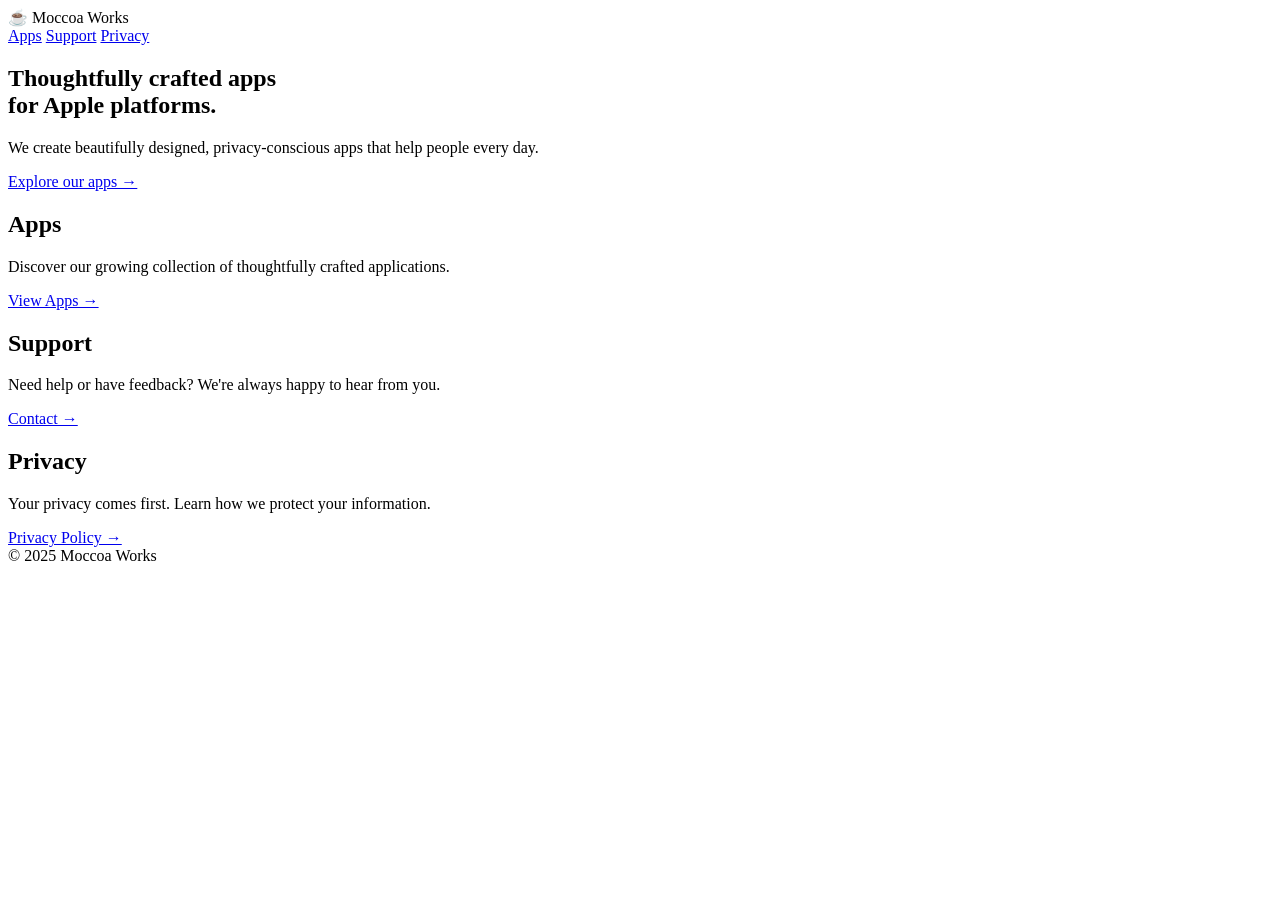
==== index.html @ ee3ad9cb "Create index.html" ====
<!DOCTYPE html>
<html lang="en">
<head>
    <meta charset="UTF-8">
    <meta name="viewport" content="width=device-width, initial-scale=1.0">
    <title>Moccoa Works</title>

    <meta name="description"
          content="Thoughtfully crafted apps for Apple platforms.">

    <link rel="stylesheet" href="style.css">
</head>

<body>

<header>

<div class="logo">

☕

<span>Moccoa Works</span>

</div>

<nav>

<a href="apps/">Apps</a>

<a href="support/">Support</a>

<a href="privacy/">Privacy</a>

</nav>

</header>


<section class="hero">

<h1>

Thoughtfully crafted apps<br>
for Apple platforms.

</h1>

<p>

We create beautifully designed,
privacy-conscious apps that help people
every day.

</p>

<a class="button" href="apps/">

Explore our apps →

</a>

</section>


<section class="cards">

<div class="card">

<h2>Apps</h2>

<p>

Discover our growing collection
of thoughtfully crafted applications.

</p>

<a href="apps/">

View Apps →

</a>

</div>


<div class="card">

<h2>Support</h2>

<p>

Need help or have feedback?

We're always happy to hear from you.

</p>

<a href="support/">

Contact →

</a>

</div>


<div class="card">

<h2>Privacy</h2>

<p>

Your privacy comes first.

Learn how we protect your information.

</p>

<a href="privacy/">

Privacy Policy →

</a>

</div>

</section>


<footer>

© 2025 Moccoa Works

</footer>

</body>
</html>
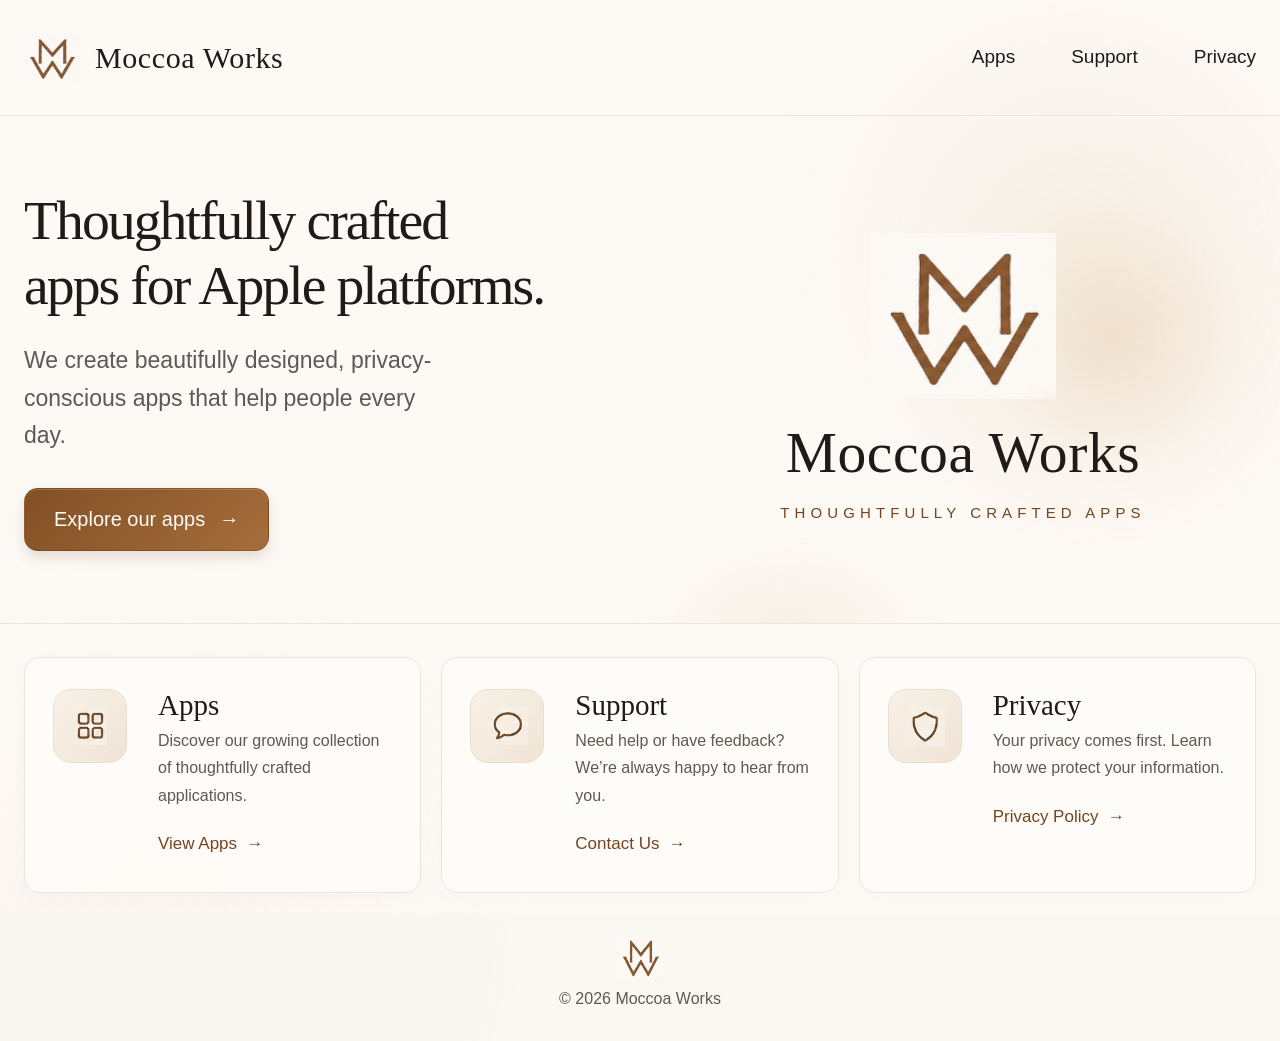
==== commit 8428ba1a: "Refresh site visual identity" ====
--- a/index.html
+++ b/index.html
@@ -1,138 +1,44 @@
 <!DOCTYPE html>
 <html lang="en">
 <head>
-    <meta charset="UTF-8">
-    <meta name="viewport" content="width=device-width, initial-scale=1.0">
-    <title>Moccoa Works</title>
+  <meta charset="UTF-8">
+  <meta name="viewport" content="width=device-width, initial-scale=1.0">
+  <title>Moccoa Works</title>
+  <meta name="description" content="Thoughtfully crafted apps for Apple platforms.">
+  <link rel="stylesheet" href="style.css">
+</head>
+<body>
+  <header>
+    <a href="index.html" class="brand" aria-label="Moccoa Works home">
+      <img class="brand-mark" src="assets/moccoa-works-logo.png" alt="">
+      <span>Moccoa Works</span>
+    </a>
+    <nav aria-label="Primary navigation"><a href="apps/">Apps</a><a href="support/">Support</a><a href="privacy/">Privacy</a></nav>
+  </header>
 
-    <meta name="description"
-          content="Thoughtfully crafted apps for Apple platforms.">
+  <main>
+    <section class="hero">
+      <div class="hero-copy">
+        <h1>Thoughtfully crafted<br>apps for Apple platforms.</h1>
+        <p>We create beautifully designed, privacy-conscious apps that help people every day.</p>
+        <a class="button" href="apps/">Explore our apps <span aria-hidden="true">→</span></a>
+      </div>
+      <div class="hero-brand" aria-label="Moccoa Works — thoughtfully crafted apps">
+        <img class="brand-mark" src="assets/moccoa-works-logo.png" alt="">
+        <div class="hero-brand-name">Moccoa Works</div><div class="tagline">THOUGHTFULLY CRAFTED APPS</div>
+      </div>
+    </section>
 
-    <link rel="stylesheet" href="style.css">
-</head>
+    <section class="cards" aria-label="Explore Moccoa Works">
+      <article class="card home-card"><div class="card-icon"><img src="assets/apps-icon.png" alt=""></div><div><h2>Apps</h2><p>Discover our growing collection of thoughtfully crafted applications.</p><a href="apps/">View Apps&nbsp; →</a></div></article>
+      <article class="card home-card"><div class="card-icon"><img src="assets/support-icon.png" alt=""></div><div><h2>Support</h2><p>Need help or have feedback? We’re always happy to hear from you.</p><a href="support/">Contact Us&nbsp; →</a></div></article>
+      <article class="card home-card"><div class="card-icon"><img src="assets/privacy-icon.png" alt=""></div><div><h2>Privacy</h2><p>Your privacy comes first. Learn how we protect your information.</p><a href="privacy/">Privacy Policy&nbsp; →</a></div></article>
+    </section>
+  </main>
 
-<body>
-
-<header>
-
-<div class="logo">
-
-☕
-
-<span>Moccoa Works</span>
-
-</div>
-
-<nav>
-
-<a href="apps/">Apps</a>
-
-<a href="support/">Support</a>
-
-<a href="privacy/">Privacy</a>
-
-</nav>
-
-</header>
-
-
-<section class="hero">
-
-<h1>
-
-Thoughtfully crafted apps<br>
-for Apple platforms.
-
-</h1>
-
-<p>
-
-We create beautifully designed,
-privacy-conscious apps that help people
-every day.
-
-</p>
-
-<a class="button" href="apps/">
-
-Explore our apps →
-
-</a>
-
-</section>
-
-
-<section class="cards">
-
-<div class="card">
-
-<h2>Apps</h2>
-
-<p>
-
-Discover our growing collection
-of thoughtfully crafted applications.
-
-</p>
-
-<a href="apps/">
-
-View Apps →
-
-</a>
-
-</div>
-
-
-<div class="card">
-
-<h2>Support</h2>
-
-<p>
-
-Need help or have feedback?
-
-We're always happy to hear from you.
-
-</p>
-
-<a href="support/">
-
-Contact →
-
-</a>
-
-</div>
-
-
-<div class="card">
-
-<h2>Privacy</h2>
-
-<p>
-
-Your privacy comes first.
-
-Learn how we protect your information.
-
-</p>
-
-<a href="privacy/">
-
-Privacy Policy →
-
-</a>
-
-</div>
-
-</section>
-
-
-<footer>
-
-© 2025 Moccoa Works
-
-</footer>
-
+  <footer>
+    <img class="footer-mark" src="assets/moccoa-works-logo.png" alt="">
+    © 2026 Moccoa Works
+  </footer>
 </body>
 </html>
--- a/style.css
+++ b/style.css
@@ -0,0 +1,236 @@
+/* Moccoa Works — warm, crafted editorial theme */
+:root {
+  --background: #fdfaf6;
+  --surface: rgba(255, 253, 250, 0.78);
+  --text: #201b18;
+  --secondary: #5f5954;
+  --border: #eee5da;
+  --accent: #75451f;
+  --accent-light: #9b6334;
+  --paper: #f6eadb;
+  --radius: 16px;
+  --max-width: 1296px;
+}
+
+* { box-sizing: border-box; }
+
+html { background: var(--background); }
+
+body {
+  margin: 0;
+  min-width: 320px;
+  color: var(--text);
+  background:
+    radial-gradient(circle at 84% 24%, rgba(213, 172, 126, .13), transparent 20rem),
+    radial-gradient(circle at 12% 90%, rgba(232, 207, 180, .12), transparent 24rem),
+    var(--background);
+  font-family: -apple-system, BlinkMacSystemFont, "Helvetica Neue", Arial, sans-serif;
+  font-size: 16px;
+  line-height: 1.7;
+  -webkit-font-smoothing: antialiased;
+}
+
+a { color: inherit; text-decoration: none; }
+
+header, .header {
+  max-width: var(--max-width);
+  min-height: 115px;
+  margin: 0 auto;
+  padding: 24px 0;
+  display: flex;
+  align-items: center;
+  justify-content: space-between;
+}
+
+.logo, .brand {
+  display: inline-flex;
+  align-items: center;
+  gap: 15px;
+  color: var(--text);
+  font-family: Georgia, "Times New Roman", serif;
+  font-size: 30px;
+  letter-spacing: .02em;
+  line-height: 1;
+}
+
+.brand-mark {
+  width: 56px;
+  height: 56px;
+  flex: none;
+  color: var(--accent);
+  object-fit: contain;
+}
+
+nav { display: flex; align-items: center; gap: 56px; }
+
+nav a {
+  color: var(--text);
+  font-size: 19px;
+  line-height: 1.2;
+  transition: color .2s ease;
+}
+
+nav a:hover, .card a:hover { color: var(--accent-light); }
+
+.hero {
+  max-width: none;
+  min-height: 507px;
+  margin: 0;
+  padding: 72px max(24px, calc((100vw - var(--max-width)) / 2));
+  display: grid;
+  grid-template-columns: minmax(0, 1fr) minmax(420px, 1fr);
+  align-items: center;
+  gap: 60px;
+  text-align: left;
+  border-top: 1px solid var(--border);
+  border-bottom: 1px solid var(--border);
+  overflow: hidden;
+  position: relative;
+}
+
+.hero::before, .hero::after {
+  content: "";
+  position: absolute;
+  pointer-events: none;
+  filter: blur(2px);
+  opacity: .72;
+}
+
+.hero::before {
+  width: 430px;
+  height: 430px;
+  right: -48px;
+  top: 28px;
+  background: radial-gradient(circle at 50% 45%, rgba(227, 199, 164, .56), rgba(244, 229, 211, .2) 43%, transparent 70%);
+}
+
+.hero::after {
+  width: 340px;
+  height: 260px;
+  right: 320px;
+  bottom: -155px;
+  background: radial-gradient(ellipse, rgba(235, 214, 189, .44), transparent 68%);
+}
+
+.hero-copy, .hero-brand { position: relative; z-index: 1; }
+
+.hero h1, .content h1 {
+  margin: 0;
+  font-family: Georgia, "Times New Roman", serif;
+  font-size: clamp(46px, 4.35vw, 66px);
+  font-weight: 400;
+  line-height: 1.17;
+  letter-spacing: -.035em;
+}
+
+.hero p {
+  max-width: 410px;
+  margin: 24px 0 34px;
+  color: var(--secondary);
+  font-size: 23px;
+  line-height: 1.62;
+}
+
+.button {
+  display: inline-flex;
+  align-items: center;
+  gap: 14px;
+  padding: 15px 29px;
+  border: 1px solid rgba(91, 48, 19, .25);
+  border-radius: 14px;
+  background: linear-gradient(135deg, #825026, #a56d3b);
+  box-shadow: inset 0 1px rgba(255,255,255,.16), 0 7px 14px rgba(87, 47, 19, .14);
+  color: #fffdf9;
+  font-size: 20px;
+  font-weight: 500;
+  line-height: 1.55;
+  transition: transform .2s ease, box-shadow .2s ease;
+}
+
+.button:hover { transform: translateY(-2px); box-shadow: inset 0 1px rgba(255,255,255,.16), 0 10px 18px rgba(87, 47, 19, .2); }
+
+.hero-brand { text-align: center; transform: translateY(5px); }
+.hero-brand .brand-mark { width: 186px; height: 186px; margin: 0 auto 5px; }
+.hero-brand-name {
+  font-family: Georgia, "Times New Roman", serif;
+  font-size: clamp(48px, 4.5vw, 68px);
+  letter-spacing: .01em;
+  line-height: 1.05;
+}
+.tagline {
+  margin-top: 17px;
+  color: var(--accent);
+  font-size: 15px;
+  font-weight: 500;
+  letter-spacing: .34em;
+}
+
+.cards {
+  max-width: var(--max-width);
+  margin: 0 auto;
+  padding: 33px 0 20px;
+  display: grid;
+  grid-template-columns: repeat(3, 1fr);
+  gap: 20px;
+}
+
+.card {
+  padding: 31px 28px;
+  border: 1px solid var(--border);
+  border-radius: var(--radius);
+  background: var(--surface);
+  box-shadow: 0 5px 20px rgba(83, 55, 27, .018);
+}
+
+.home-card { display: grid; grid-template-columns: 84px 1fr; gap: 21px; min-height: 236px; }
+.card-icon {
+  width: 74px; height: 74px; display: grid; place-items: center;
+  border: 1px solid #eadfce; border-radius: 18px; background: linear-gradient(135deg, #f8f1e8, #f0e4d4);
+  color: var(--accent); font-size: 34px; line-height: 1;
+}
+.card-icon img { display: block; max-width: 41px; max-height: 41px; width: auto; height: auto; object-fit: contain; }
+.card h2 { margin: -3px 0 2px; font-family: Georgia, "Times New Roman", serif; font-size: 29px; font-weight: 400; line-height: 1.35; }
+.card p { margin: 0; color: var(--secondary); }
+.card a { display: inline-block; margin-top: 21px; color: var(--accent); font-size: 17px; font-weight: 500; }
+
+.container { min-height: 100vh; padding: 0 max(24px, calc((100vw - var(--max-width)) / 2)); }
+.content { max-width: 860px; margin: 0 auto; padding: 70px 0 88px; }
+.content h1 { margin-bottom: 24px; font-size: clamp(44px, 5vw, 60px); }
+.content > p { max-width: 700px; margin: 0 0 21px; color: var(--secondary); font-size: 18px; }
+.content .card { margin: 22px 0; }
+.content h3 { margin: 28px 0 8px; font-family: Georgia, "Times New Roman", serif; font-size: 23px; font-weight: 400; }
+.content ul { padding-left: 24px; color: var(--secondary); }
+.content li { margin: 8px 0; }
+.muted { color: var(--secondary); }
+
+footer, .footer {
+  max-width: none;
+  margin: 0;
+  padding: 22px 24px 29px;
+  border: 0;
+  background: rgba(250, 247, 242, .76);
+  color: var(--secondary);
+  text-align: center;
+  font-size: 16px;
+}
+.footer-mark { display: block; width: 45px; height: 45px; margin: 0 auto 5px; color: var(--accent); }
+
+@media (max-width: 1360px) { header, .header, .cards { margin-left: 24px; margin-right: 24px; } }
+
+@media (max-width: 760px) {
+  header, .header { min-height: auto; padding: 20px 0; gap: 20px; flex-direction: column; }
+  .logo, .brand { font-size: 25px; }
+  .brand-mark { width: 45px; height: 45px; }
+  nav { gap: 24px; } nav a { font-size: 16px; }
+  .hero { min-height: 0; padding-top: 54px; padding-bottom: 58px; grid-template-columns: 1fr; gap: 44px; }
+  .hero p { font-size: 19px; }
+  .hero-brand { transform: none; }
+  .hero-brand .brand-mark { width: 136px; height: 136px; }
+  .hero-brand-name { font-size: 46px; }
+  .tagline { font-size: 11px; letter-spacing: .25em; }
+  .cards { grid-template-columns: 1fr; padding-top: 24px; padding-bottom: 12px; }
+  .home-card { min-height: 0; }
+  .content { padding-top: 43px; }
+}
+
+@media (max-width: 420px) { .home-card { grid-template-columns: 1fr; gap: 14px; } .card-icon { width: 58px; height: 58px; } }
